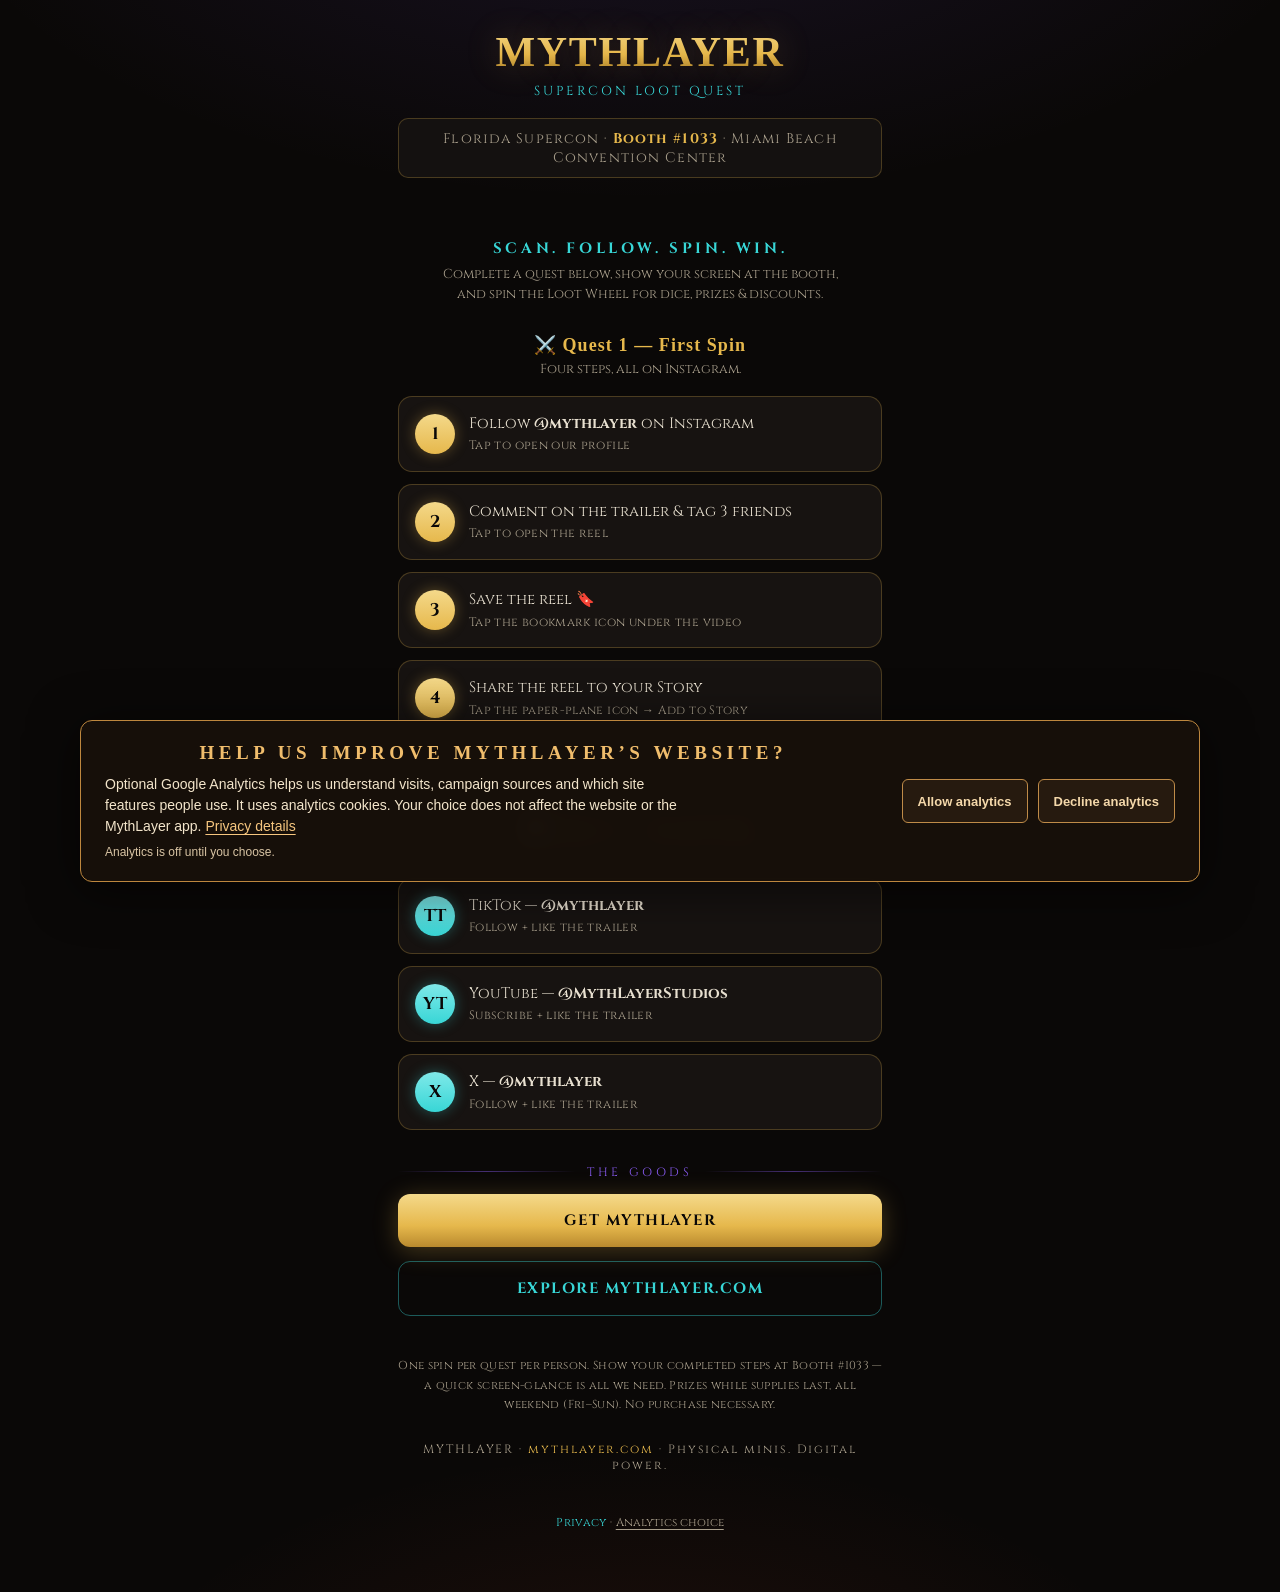
==== social/index.html @ 092e22c7 "feat(site): add crawlable pages and lighter mobile media" ====
<!doctype html>
<html lang="en">
<head>
<meta charset="utf-8">
<meta name="viewport" content="width=device-width, initial-scale=1, viewport-fit=cover">
<title>MythLayer · Supercon Loot Quest</title>
<meta name="description" content="Complete the quest, show your screen at Booth #1033, and spin the MythLayer Loot Wheel.">
<meta name="theme-color" content="#0a0807">
<meta property="og:title" content="MythLayer · Supercon Loot Quest">
<meta property="og:description" content="Scan. Follow. Spin. Win. Complete the quest at Florida Supercon Booth #1033.">
<meta property="og:url" content="https://mythlayer.com/social/">
<link rel="stylesheet" href="/fonts-r8.css">
<style>
  /* ============================================================
     MythLayer — Supercon Loot Quest landing page (mythlayer.com/social)
     Existing convention landing page; fonts hosted locally.
     LINKS block in the <script> at the bottom holds every URL.
     ============================================================ */
  :root{
    --void:#0a0807;
    --void2:#141110;
    --bone:#e8e0d0;
    --bone-dim:#a99f8c;
    --veil:#38d6d6;
    --shard:#8b5cf6;
    --gold:#e6b84c;
    --ember:#e8532e;
    --card:#171311;
    --edge:rgba(230,184,76,.25);
  }
  *{box-sizing:border-box;margin:0;padding:0}
  html{-webkit-text-size-adjust:100%}
  body{
    background:var(--void);
    color:var(--bone);
    font-family:Cinzel,serif;
    min-height:100vh;
    background-image:
      radial-gradient(1200px 600px at 50% -10%, rgba(139,92,246,.12), transparent 60%),
      radial-gradient(900px 500px at 50% 110%, rgba(232,83,46,.10), transparent 60%);
  }
  .wrap{max-width:520px;margin:0 auto;padding:28px 18px 60px}
  header{text-align:center;margin-bottom:10px}
  .brand{
    font-family:'Cinzel Decorative',serif;
    font-weight:900;
    font-size:clamp(30px,9vw,42px);
    letter-spacing:.04em;
    background:linear-gradient(180deg,#f4d98a,var(--gold) 55%,#9c7222);
    -webkit-background-clip:text;background-clip:text;color:transparent;
    text-shadow:0 0 34px rgba(230,184,76,.25);
  }
  .tag{color:var(--veil);font-size:13px;letter-spacing:.22em;text-transform:uppercase;margin-top:6px}
  .booth{
    margin:18px auto 26px;display:inline-block;
    border:1px solid var(--edge);border-radius:10px;
    padding:10px 18px;background:var(--void2);
    font-size:14px;letter-spacing:.08em;color:var(--bone-dim)
  }
  .booth b{color:var(--gold)}
  h2{
    font-size:15px;letter-spacing:.24em;text-transform:uppercase;
    color:var(--veil);text-align:center;margin:34px 0 6px
  }
  .sub{color:var(--bone-dim);text-align:center;font-size:13px;margin-bottom:16px;line-height:1.5}
  .spin-label{
    text-align:center;font-family:'Cinzel Decorative',serif;font-weight:700;
    color:var(--gold);font-size:18px;margin:30px 0 4px;letter-spacing:.06em
  }
  .card{
    background:var(--card);border:1px solid var(--edge);border-radius:14px;
    padding:16px;margin:12px 0;display:flex;align-items:center;gap:14px;
    text-decoration:none;color:var(--bone);
    transition:transform .08s ease, border-color .15s ease;
  }
  .card:active{transform:scale(.985)}
  .card:hover{border-color:var(--gold)}
  .num{
    flex:0 0 40px;height:40px;border-radius:50%;
    display:flex;align-items:center;justify-content:center;
    font-weight:900;font-size:17px;color:var(--void);
    background:linear-gradient(180deg,#f4d98a,var(--gold));
    box-shadow:0 0 14px rgba(230,184,76,.35);
  }
  .num.v{background:linear-gradient(180deg,#7fe9e9,var(--veil));box-shadow:0 0 14px rgba(56,214,214,.35)}
  .card .t{font-size:15px;line-height:1.45}
  .card .t small{display:block;color:var(--bone-dim);font-size:12px;margin-top:3px;letter-spacing:.03em}
  .cta{
    display:block;text-align:center;margin:14px 0 0;
    background:linear-gradient(180deg,#f4d98a,var(--gold) 60%,#b98a2e);
    color:var(--void);font-weight:900;letter-spacing:.1em;text-transform:uppercase;
    padding:16px;border-radius:12px;font-size:15px;text-decoration:none;
    box-shadow:0 4px 24px rgba(230,184,76,.28);
  }
  .cta.ghost{
    background:transparent;color:var(--veil);
    border:1px solid rgba(56,214,214,.4);box-shadow:none;font-weight:700
  }
  .divider{
    display:flex;align-items:center;gap:12px;margin:34px 0 6px;
    color:var(--shard);font-size:12px;letter-spacing:.3em;text-transform:uppercase
  }
  .divider::before,.divider::after{content:"";flex:1;height:1px;background:linear-gradient(90deg,transparent,rgba(139,92,246,.45),transparent)}
  .fine{
    margin-top:40px;color:var(--bone-dim);font-size:11.5px;line-height:1.7;
    text-align:center;letter-spacing:.03em
  }
  .fine a{color:var(--veil);text-decoration:none}
  footer{margin-top:26px;text-align:center;color:var(--bone-dim);font-size:12px;letter-spacing:.16em}
  footer a{color:var(--gold);text-decoration:none}
</style>
<link rel="stylesheet" href="/analytics.css?v=1.0"></head>
<body data-analytics-page="social">
<div class="wrap">

  <header>
    <div class="brand">MYTHLAYER</div>
    <div class="tag">Supercon Loot Quest</div>
    <div class="booth">Florida Supercon · <b>Booth #1033</b> · Miami Beach Convention Center</div>
  </header>

  <h2>Scan. Follow. Spin. Win.</h2>
  <p class="sub">Complete a quest below, show your screen at the booth,<br>and spin the Loot Wheel for dice, prizes &amp; discounts.</p>

  <div class="spin-label">⚔️ Quest 1 — First Spin</div>
  <p class="sub">Four steps, all on Instagram.</p>

  <a class="card" id="lnk-ig-follow" href="#">
    <div class="num">1</div>
    <div class="t">Follow <b>@mythlayer</b> on Instagram<small>Tap to open our profile</small></div>
  </a>
  <a class="card" id="lnk-ig-reel" href="#">
    <div class="num">2</div>
    <div class="t">Comment on the trailer &amp; tag 3 friends<small>Tap to open the reel</small></div>
  </a>
  <a class="card" id="lnk-ig-reel2" href="#">
    <div class="num">3</div>
    <div class="t">Save the reel 🔖<small>Tap the bookmark icon under the video</small></div>
  </a>
  <a class="card" id="lnk-ig-reel3" href="#">
    <div class="num">4</div>
    <div class="t">Share the reel to your Story<small>Tap the paper-plane icon → Add to Story</small></div>
  </a>

  <div class="divider">Bonus Quest</div>

  <div class="spin-label">🎲 Quest 2 — Second Spin</div>
  <p class="sub">Follow &amp; like the trailer on all three:</p>

  <a class="card" id="lnk-tt" href="#">
    <div class="num v">TT</div>
    <div class="t">TikTok — <b>@mythlayer</b><small>Follow + like the trailer</small></div>
  </a>
  <a class="card" id="lnk-yt" href="#">
    <div class="num v">YT</div>
    <div class="t">YouTube — <b>@MythLayerStudios</b><small>Subscribe + like the trailer</small></div>
  </a>
  <a class="card" id="lnk-x" href="#">
    <div class="num v">X</div>
    <div class="t">X — <b>@mythlayer</b><small>Follow + like the trailer</small></div>
  </a>

  <div class="divider">The Goods</div>

  <a class="cta" id="lnk-buy" href="https://mythlayer.itch.io/mythlayer">Get MythLayer</a>
  <a class="cta ghost" id="lnk-home" href="/">Explore MythLayer.com</a>

  <p class="fine">
    One spin per quest per person. Show your completed steps at Booth #1033 —
    a quick screen-glance is all we need. Prizes while supplies last, all weekend
    (Fri–Sun). No purchase necessary.
  </p>

  <footer>MYTHLAYER · <a href="https://mythlayer.com">mythlayer.com</a> · Physical minis. Digital power.<p class="fine"><a href="/privacy.html">Privacy</a> · <button type="button" class="analytics-settings" data-analytics-settings>Analytics choice</button></p></footer>
</div>

<script>
  // ============ LINKS — single source of truth ============
  const LINKS = {
    igProfile : "https://www.instagram.com/mythlayer/",
    igReel    : "https://www.instagram.com/reel/DamQvguud_c/",
    tiktok    : "https://www.tiktok.com/@mythlayer",
    youtube   : "https://www.youtube.com/shorts/u7PX02baS2w",
    x         : "https://x.com/mythlayer"
  };
  document.getElementById('lnk-ig-follow').href = LINKS.igProfile;
  document.getElementById('lnk-ig-reel').href  = LINKS.igReel;
  document.getElementById('lnk-ig-reel2').href = LINKS.igReel;
  document.getElementById('lnk-ig-reel3').href = LINKS.igReel;
  document.getElementById('lnk-tt').href = LINKS.tiktok;
  document.getElementById('lnk-yt').href = LINKS.youtube;
  document.getElementById('lnk-x').href  = LINKS.x;
  // Preserve incoming campaign/linker parameters only on same-origin navigation.
  for(const selector of ['#lnk-home','footer a']){
    const link=document.querySelector(selector);
    const destination=new URL(link.href,location.href);destination.search=location.search;link.href=destination.href;
  }
</script>
<script src="/campaign-tags-r8.js?v=8.0"></script><script src="/analytics-r8.js?v=8.0"></script></body>
</html>
---- fonts-r8.css ----
/* Original MythLayer font identities and all glyphs, losslessly repackaged as WOFF2. Font licenses remain unchanged. */
@font-face {
  font-family: 'Cinzel';
  font-style: normal;
  font-weight: 400;
  font-display: swap;
  src: url(assets/site-20261017-r7/r8-Cinzel-400.woff2) format('woff2');
}
@font-face {
  font-family: 'Cinzel';
  font-style: normal;
  font-weight: 500;
  font-display: swap;
  src: url(assets/site-20261017-r7/r8-Cinzel-500.woff2) format('woff2');
}
@font-face {
  font-family: 'Cinzel';
  font-style: normal;
  font-weight: 600;
  font-display: swap;
  src: url(assets/site-20261017-r7/r8-Cinzel-600.woff2) format('woff2');
}
@font-face {
  font-family: 'Cinzel';
  font-style: normal;
  font-weight: 700;
  font-display: swap;
  src: url(assets/site-20261017-r7/r8-Cinzel-700.woff2) format('woff2');
}
@font-face {
  font-family: 'JetBrains Mono';
  font-style: normal;
  font-weight: 400;
  font-display: swap;
  src: url(assets/site-20261017-r7/r8-JetBrains-Mono-400.woff2) format('woff2');
}
@font-face {
  font-family: 'JetBrains Mono';
  font-style: normal;
  font-weight: 500;
  font-display: swap;
  src: url(assets/site-20261017-r7/r8-JetBrains-Mono-500.woff2) format('woff2');
}
@font-face {
  font-family: 'JetBrains Mono';
  font-style: normal;
  font-weight: 600;
  font-display: swap;
  src: url(assets/site-20261017-r7/r8-JetBrains-Mono-600.woff2) format('woff2');
}
---- analytics.css ----
/* Website privacy choices; matches the existing orange/gold theme. */
.ml-consent{position:fixed;z-index:1000;left:18px;right:18px;bottom:18px;max-width:1120px;margin:0 auto;padding:20px 24px;display:grid;grid-template-columns:1fr auto;gap:20px;border:1px solid #bd873e;border-radius:12px;background:#17100af7;color:#f3e5cb;box-shadow:0 8px 50px #0009;backdrop-filter:blur(12px);font-family:Arial,sans-serif}
.ml-consent[hidden]{display:none}
.ml-consent h2{font-family:var(--font-display,Georgia,serif);font-size:19px;line-height:1.3;margin:0 0 8px;color:#f0bd6c}
.ml-consent p{font-size:14px;line-height:1.5;margin:0;max-width:76ch}
.ml-consent a,.ml-privacy a{color:#f6c67f;text-decoration:underline;text-underline-offset:3px}
.ml-consent p.ml-consent-status{font-size:12px;margin-top:6px;color:#d8c4a4}
.ml-consent-actions{display:flex;gap:10px;align-items:center}
.ml-consent-actions button,.ml-privacy button{min-height:44px;padding:10px 15px;border:1px solid #bf8b48;border-radius:6px;background:#261a0f;color:#f4d8aa;cursor:pointer;font:600 13px Arial,sans-serif}
.ml-consent-actions button:hover,.ml-privacy button:hover{background:#3b2816}
.ml-consent :focus-visible,.analytics-settings:focus-visible,.ml-privacy :focus-visible{outline:3px solid #f4bb60;outline-offset:4px}
.analytics-settings{padding:0;background:none;border:0;color:inherit;font:inherit;text-decoration:underline;text-underline-offset:3px;cursor:pointer}
.ml-privacy{max-width:880px;margin:45px auto;padding:0 24px 70px;line-height:1.7;color:#e6d6bc;font-family:Arial,sans-serif}
.ml-privacy h1,.ml-privacy h2{font-family:Georgia,serif;color:#f1bd6b;line-height:1.3}
.ml-privacy h1{font-size:clamp(2rem,5vw,3rem)}
.ml-privacy h2{font-size:1.45rem;margin-top:2rem}
.ml-privacy code{overflow-wrap:anywhere}
.ml-privacy ul{padding-left:24px}
.ml-privacy-brand{display:flex;align-items:center;gap:12px;text-decoration:none!important;font-family:Georgia,serif;letter-spacing:.12em}
.ml-privacy-brand img{width:42px;height:42px}
@media(max-width:760px){.ml-consent{left:8px;right:8px;bottom:8px;padding:16px;grid-template-columns:1fr;gap:12px;max-height:75vh;overflow:auto}.ml-consent-actions button{flex:1}.ml-consent-actions{width:100%}.ml-consent p{font-size:13px}}
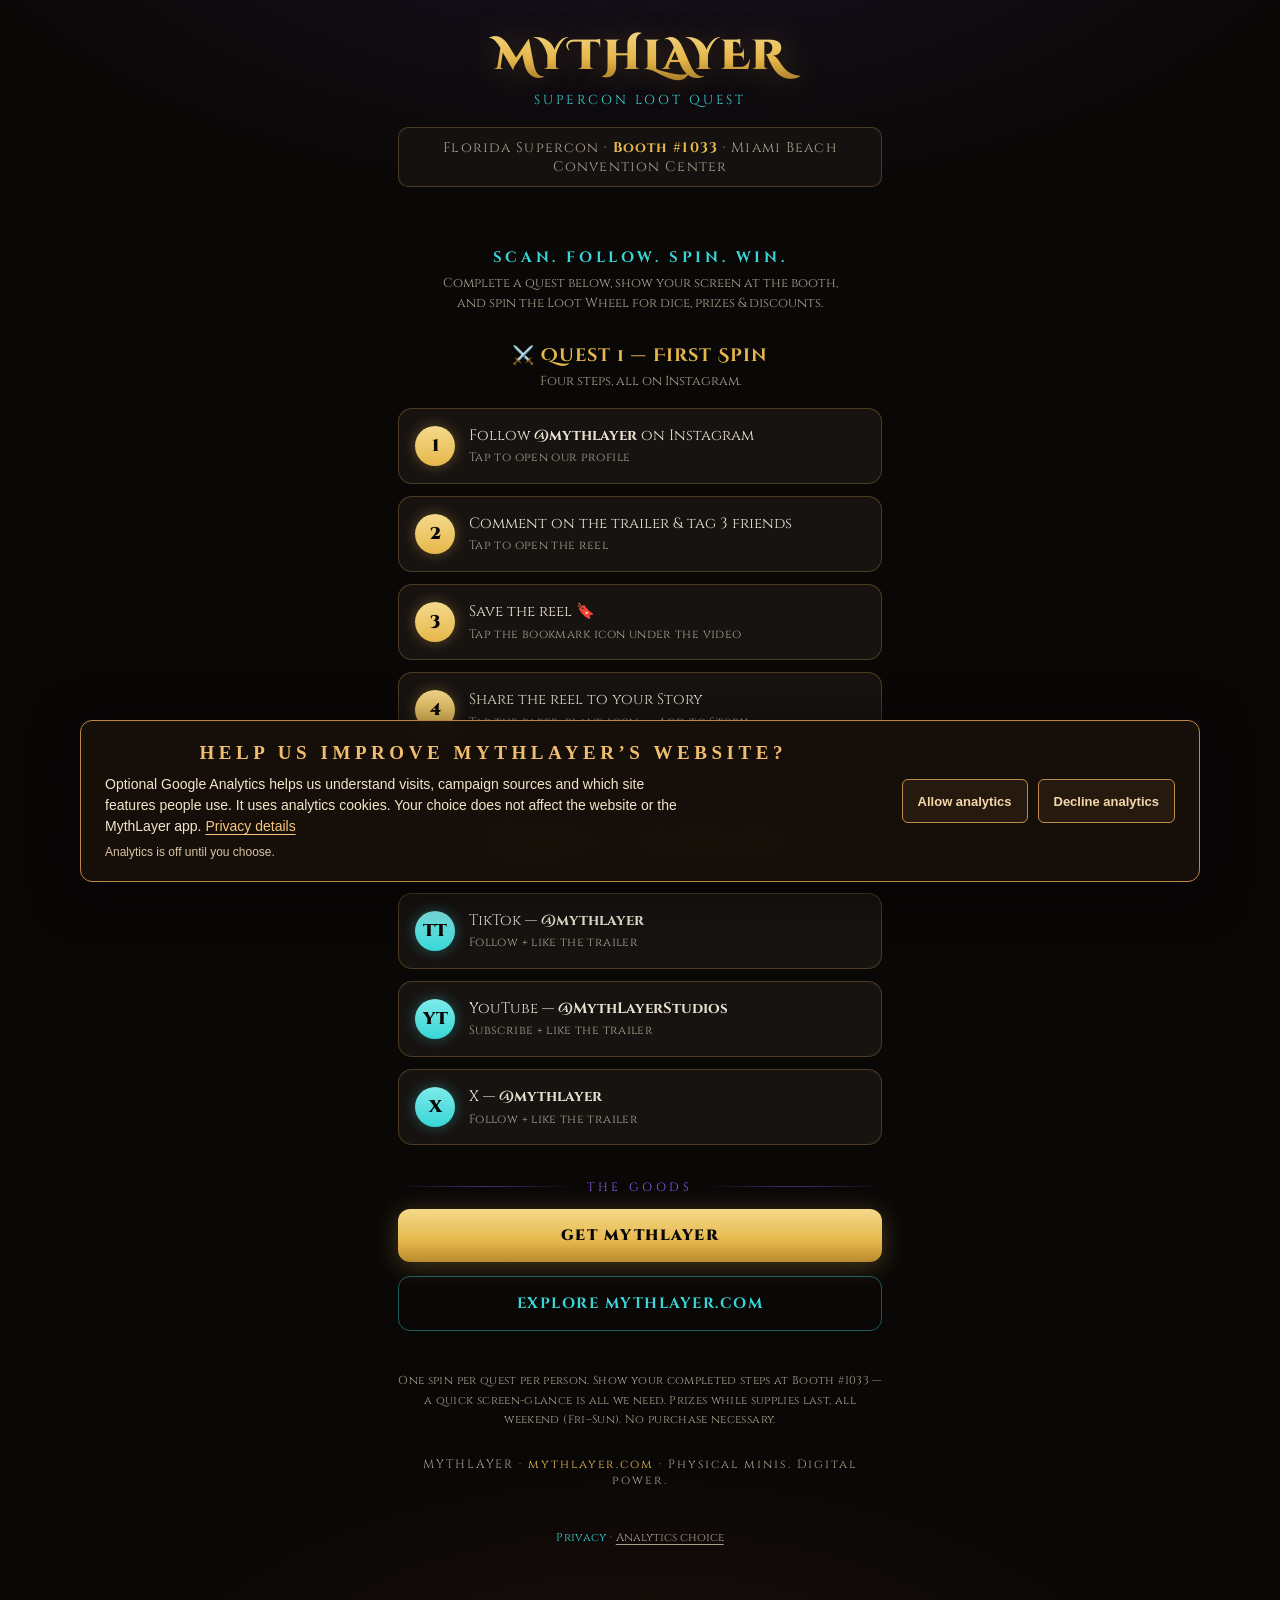
==== commit e9dd9503: "fix(site): preserve original Supercon display fonts" ====
--- a/social/index.html
+++ b/social/index.html
@@ -9,11 +9,13 @@
 <meta property="og:title" content="MythLayer · Supercon Loot Quest">
 <meta property="og:description" content="Scan. Follow. Spin. Win. Complete the quest at Florida Supercon Booth #1033.">
 <meta property="og:url" content="https://mythlayer.com/social/">
-<link rel="stylesheet" href="/fonts-r8.css">
+<link rel="preconnect" href="https://fonts.googleapis.com">
+<link rel="preconnect" href="https://fonts.gstatic.com" crossorigin>
+<link href="https://fonts.googleapis.com/css2?family=Cinzel:wght@500;700;900&family=Cinzel+Decorative:wght@700;900&display=swap" rel="stylesheet">
 <style>
   /* ============================================================
      MythLayer — Supercon Loot Quest landing page (mythlayer.com/social)
-     Existing convention landing page; fonts hosted locally.
+     Existing convention landing page; original display fonts preserved.
      LINKS block in the <script> at the bottom holds every URL.
      ============================================================ */
   :root{
